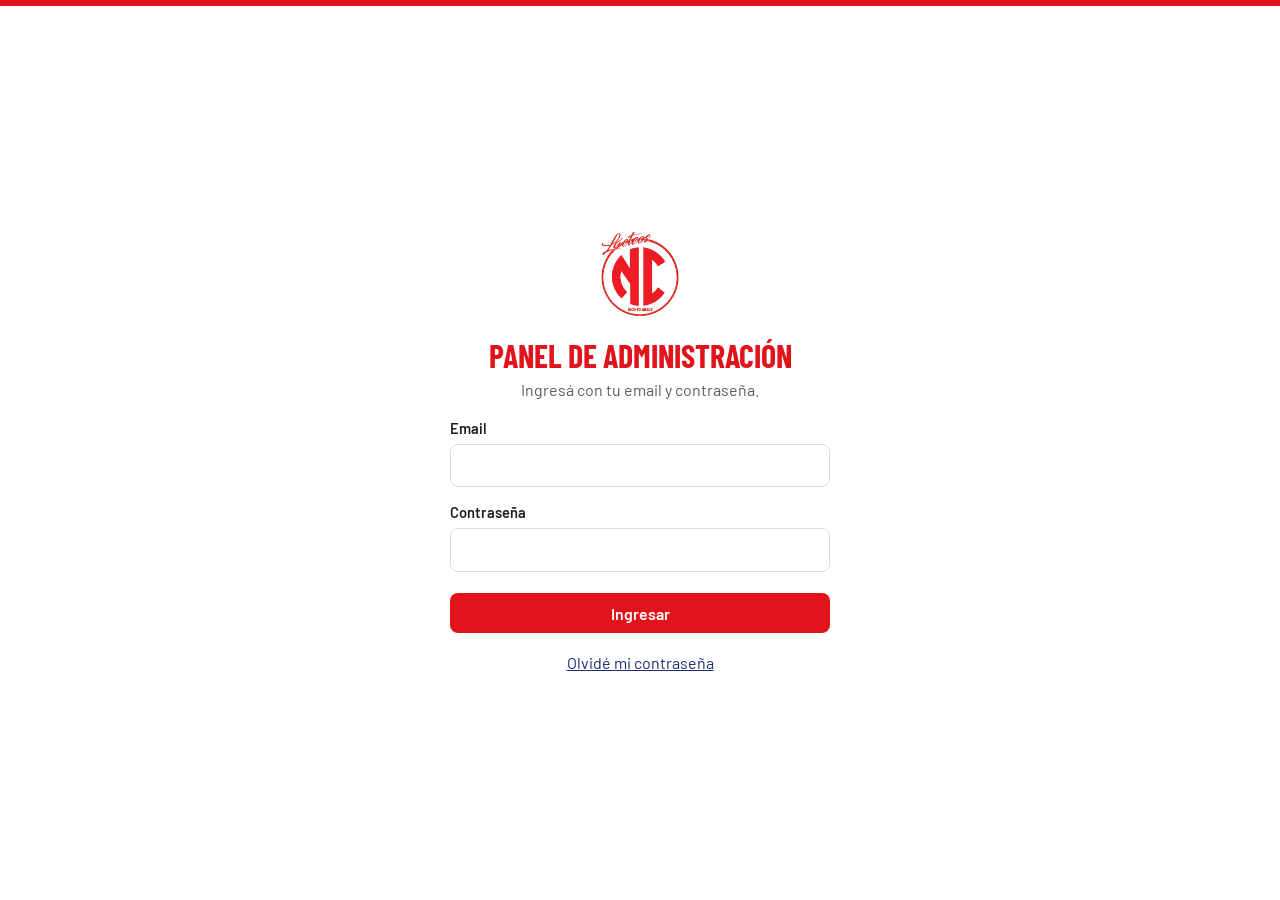
==== admin/index.html @ e5694fe7 "Fase 4: panel de administración, tarjetas nuevas y limpieza de artículos - /admin: productos con fot" ====
<!doctype html>
<html lang="es">
<head>
<meta charset="utf-8">
<meta name="viewport" content="width=device-width, initial-scale=1">
<title>Panel de administración | Lácteos NC</title>
<meta name="robots" content="noindex, nofollow">
<link rel="icon" type="image/png" href="/img/favicon.png">
<link rel="stylesheet" href="admin.css?v=1">
<script src="vendor/supabase-2.119.0.js"></script>
<script src="/js/config.js?v=5"></script>
<script src="admin.js?v=1" defer></script>
</head>
<body>

<!-- ============================================================ INGRESO -->
<main class="ingreso" id="vista-ingreso" hidden>
  <form class="ingreso__caja" id="form-ingreso" novalidate>
    <img src="/img/logo-nc.png" alt="Lácteos NC" width="96" height="96">
    <h1>Panel de administración</h1>
    <p class="ingreso__ayuda">Ingresá con tu email y contraseña.</p>

    <label for="i-email">Email</label>
    <input id="i-email" type="email" autocomplete="username" required>

    <label for="i-clave">Contraseña</label>
    <input id="i-clave" type="password" autocomplete="current-password" required>

    <p class="error" id="ingreso-error" role="alert" hidden></p>
    <button class="btn btn--rojo btn--ancho" type="submit">Ingresar</button>
    <button class="enlace" type="button" id="btn-olvide">Olvidé mi contraseña</button>
  </form>

  <form class="ingreso__caja" id="form-nueva-clave" hidden novalidate>
    <img src="/img/logo-nc.png" alt="Lácteos NC" width="96" height="96">
    <h1>Elegí una contraseña nueva</h1>
    <label for="n-clave">Contraseña nueva (mínimo 8 caracteres)</label>
    <input id="n-clave" type="password" autocomplete="new-password" minlength="8" required>
    <label for="n-clave2">Repetí la contraseña</label>
    <input id="n-clave2" type="password" autocomplete="new-password" minlength="8" required>
    <p class="error" id="nueva-error" role="alert" hidden></p>
    <button class="btn btn--rojo btn--ancho" type="submit">Guardar contraseña</button>
  </form>
</main>

<!-- ============================================================== PANEL -->
<div class="panel" id="vista-panel" hidden>
  <header class="barra">
    <a class="barra__marca" href="/" title="Ver el sitio">
      <img src="/img/logo-nc.png" alt="" width="40" height="40">
      <span>Panel Lácteos NC</span>
    </a>
    <div class="barra__usuario">
      <span id="usuario-nombre"></span>
      <span class="chip" id="usuario-rol"></span>
      <button class="btn btn--linea btn--chico" type="button" id="btn-mi-clave">Cambiar mi contraseña</button>
      <button class="btn btn--linea btn--chico" type="button" id="btn-salir">Cerrar sesión</button>
    </div>
  </header>

  <nav class="menu" aria-label="Secciones del panel">
    <a href="#productos">Productos de la web</a>
    <a href="#articulos">Artículos</a>
    <a href="#novedades">Novedades</a>
    <a href="#listas">Listas de precio</a>
    <a href="#precios">Precios</a>
    <a href="#cuentas">Cuentas</a>
  </nav>

  <main class="contenido" id="contenido" tabindex="-1"></main>
</div>

<!-- Ventana de edición reutilizable -->
<dialog class="ventana" id="ventana">
  <form method="dialog" class="ventana__form" id="ventana-form" novalidate>
    <header class="ventana__cabecera">
      <h2 id="ventana-titulo"></h2>
      <button type="button" class="ventana__cerrar" id="ventana-cerrar" aria-label="Cerrar">&times;</button>
    </header>
    <div class="ventana__cuerpo" id="ventana-cuerpo"></div>
    <p class="error" id="ventana-error" role="alert" hidden></p>
    <footer class="ventana__pie" id="ventana-pie"></footer>
  </form>
</dialog>

<div class="aviso" id="aviso" role="status" aria-live="polite"></div>

<noscript><p class="error">El panel necesita JavaScript activado.</p></noscript>
</body>
</html>
---- admin/admin.css ----
/* =====================================================================
   Lácteos NC — estilos del panel de administración
   ===================================================================== */
@font-face { font-family: "Barlow Condensed"; font-weight: 700; font-display: swap; src: url("../fonts/barlow-condensed-latin-700-normal.woff2") format("woff2"); }
@font-face { font-family: "Barlow Condensed"; font-weight: 600; font-display: swap; src: url("../fonts/barlow-condensed-latin-600-normal.woff2") format("woff2"); }
@font-face { font-family: "Barlow"; font-weight: 400; font-display: swap; src: url("../fonts/barlow-latin-400-normal.woff2") format("woff2"); }
@font-face { font-family: "Barlow"; font-weight: 600; font-display: swap; src: url("../fonts/barlow-latin-600-normal.woff2") format("woff2"); }

:root {
  --rojo: #E1141C; --rojo-oscuro: #B50E15; --blanco: #fff; --leche: #F2F4F7; --linea: #D9DCE2;
  --azul: #1F2C7A; --tinta: #231F20; --gris: #5E5A5B; --verde: #1E7B45; --ambar: #A35C00;
  --f-titulo: "Barlow Condensed", "Arial Narrow", sans-serif; --f-texto: "Barlow", system-ui, sans-serif;
}
*, *::before, *::after { box-sizing: border-box; }
body { margin: 0; font-family: var(--f-texto); font-size: 1rem; line-height: 1.5; color: var(--tinta); background: var(--leche); }
[hidden] { display: none !important; }
h1, h2, h3 { font-family: var(--f-titulo); line-height: 1.1; margin: 0; }
img { max-width: 100%; display: block; }
:focus-visible { outline: 3px solid var(--azul); outline-offset: 2px; }

/* ---------- Botones ---------- */
.btn { display: inline-flex; align-items: center; justify-content: center; gap: .4rem; font: 600 1rem var(--f-texto);
  padding: .55rem 1.1rem; border-radius: 8px; border: 2px solid transparent; cursor: pointer; text-decoration: none; white-space: nowrap; }
.btn--rojo { background: var(--rojo); color: var(--blanco); }
.btn--rojo:hover { background: var(--rojo-oscuro); }
.btn--linea { background: var(--blanco); color: var(--tinta); border-color: var(--linea); }
.btn--linea:hover { border-color: var(--tinta); }
.btn--peligro { background: var(--blanco); color: var(--rojo-oscuro); border-color: #F1B9BB; }
.btn--peligro:hover { background: #FFF1F1; }
.btn--chico { padding: .35rem .75rem; font-size: .9rem; }
.btn--ancho { width: 100%; }
.btn:disabled { opacity: .55; cursor: wait; }
.enlace { background: none; border: 0; color: var(--azul); font: inherit; text-decoration: underline; cursor: pointer; padding: .3rem; }

/* ---------- Formularios ---------- */
label { display: block; font-weight: 600; font-size: .92rem; margin: .9rem 0 .3rem; }
input, select, textarea { width: 100%; font: inherit; color: inherit; padding: .55rem .7rem; border: 1.5px solid var(--linea); border-radius: 8px; background: var(--blanco); }
input:focus, select:focus, textarea:focus { outline: none; border-color: var(--azul); box-shadow: 0 0 0 3px rgba(31,44,122,.15); }
input[type="checkbox"], input[type="radio"] { width: auto; accent-color: var(--rojo); }
.check { display: flex; align-items: center; gap: .5rem; font-weight: 600; margin: .9rem 0 0; }
.ayuda { font-size: .85rem; color: var(--gris); margin: .25rem 0 0; }
.error { color: var(--rojo-oscuro); background: #FFF1F1; border: 1px solid #F1B9BB; padding: .55rem .8rem; border-radius: 8px; margin: .8rem 0 0; }
.fila2 { display: grid; grid-template-columns: 1fr 1fr; gap: 0 1rem; }

/* ---------- Ingreso ---------- */
.ingreso { min-height: 100svh; display: grid; place-items: center; padding: 1.5rem; background: var(--blanco); border-top: 6px solid var(--rojo); }
.ingreso__caja { width: min(100%, 380px); }
.ingreso__caja img { margin: 0 auto 1rem; }
.ingreso__caja h1 { text-align: center; font-size: 2rem; text-transform: uppercase; color: var(--rojo); }
.ingreso__ayuda { text-align: center; color: var(--gris); margin: .3rem 0 .8rem; }
.ingreso .btn--ancho { margin-top: 1.3rem; }
.ingreso .enlace { display: block; margin: .8rem auto 0; }

/* ---------- Estructura del panel ---------- */
.panel { min-height: 100svh; display: grid; grid-template-columns: 230px 1fr; grid-template-rows: auto 1fr; }
.barra { grid-column: 1 / -1; display: flex; align-items: center; justify-content: space-between; gap: 1rem; flex-wrap: wrap;
  padding: .6rem 1.2rem; background: var(--blanco); border-bottom: 4px solid var(--rojo); }
.barra__marca { display: flex; align-items: center; gap: .6rem; text-decoration: none; color: inherit; font: 700 1.35rem var(--f-titulo); text-transform: uppercase; }
.barra__usuario { display: flex; align-items: center; gap: .6rem; flex-wrap: wrap; font-weight: 600; }
.chip { display: inline-block; font: 700 .8rem var(--f-texto); padding: .15rem .55rem; border-radius: 999px; background: var(--azul); color: var(--blanco); }
.chip--verde { background: #DDF3E6; color: var(--verde); }
.chip--ambar { background: #FDEBD3; color: var(--ambar); }
.chip--gris { background: #E7E8EB; color: var(--gris); }
.chip--rojo { background: #FFE1E2; color: var(--rojo-oscuro); }

.menu { background: var(--tinta); padding: 1rem .6rem; display: flex; flex-direction: column; gap: .2rem; }
.menu a { color: #E9E4E5; text-decoration: none; font: 600 1.1rem var(--f-titulo); padding: .6rem .8rem; border-radius: 8px; }
.menu a:hover { background: rgba(255,255,255,.08); }
.menu a[aria-current="page"] { background: var(--rojo); color: var(--blanco); }

.contenido { padding: 1.5rem clamp(1rem, 3vw, 2.2rem) 3rem; min-width: 0; }
.contenido:focus { outline: none; }
.cabecera { display: flex; align-items: flex-end; justify-content: space-between; gap: 1rem; flex-wrap: wrap; margin-bottom: 1.2rem; }
.cabecera h1 { font-size: 2.2rem; text-transform: uppercase; }
.cabecera p { margin: .2rem 0 0; color: var(--gris); max-width: 70ch; }
.herramientas { display: flex; gap: .6rem; flex-wrap: wrap; align-items: center; margin-bottom: 1rem; }
.herramientas input[type="search"], .herramientas select { width: auto; min-width: 220px; }

/* ---------- Tablas ---------- */
.tabla-caja { background: var(--blanco); border: 1px solid var(--linea); border-radius: 10px; overflow-x: auto; }
table { width: 100%; border-collapse: collapse; font-size: .95rem; }
th, td { text-align: left; padding: .6rem .75rem; border-bottom: 1px solid var(--linea); vertical-align: middle; }
th { font: 700 .95rem var(--f-titulo); text-transform: uppercase; letter-spacing: .02em; background: #FAFBFC; position: sticky; top: 0; }
tr:last-child td { border-bottom: 0; }
td.num, th.num { text-align: right; font-variant-numeric: tabular-nums; }
td.acciones { white-space: nowrap; text-align: right; }
td input, td select { padding: .35rem .5rem; }
td input.precio { width: 9rem; text-align: right; }
tr.cambiado td { background: #FFFBEA; }
.mini { width: 56px; height: 44px; object-fit: cover; border-radius: 6px; background: var(--leche); }
.vacio { padding: 2rem; text-align: center; color: var(--gris); }

/* ---------- Ventana de edición ---------- */
.ventana { width: min(100% - 1.5rem, 720px); max-height: calc(100svh - 2rem); padding: 0; border: 0; border-radius: 12px; border-top: 6px solid var(--rojo); }
.ventana::backdrop { background: rgba(35,31,32,.6); }
.ventana__form { display: flex; flex-direction: column; max-height: calc(100svh - 2rem); }
.ventana__cabecera { display: flex; justify-content: space-between; align-items: center; padding: 1rem 1.3rem .5rem; }
.ventana__cabecera h2 { font-size: 1.7rem; text-transform: uppercase; }
.ventana__cerrar { border: 0; background: var(--leche); width: 38px; height: 38px; border-radius: 50%; font-size: 1.5rem; cursor: pointer; }
.ventana__cuerpo { padding: 0 1.3rem 1rem; overflow-y: auto; }
.ventana .error { margin: 0 1.3rem; }
.ventana__pie { display: flex; justify-content: space-between; gap: .6rem; padding: 1rem 1.3rem; border-top: 1px solid var(--linea); background: #FAFBFC; }
.ventana__pie .derecha { display: flex; gap: .6rem; margin-left: auto; }

.datos-editor { display: grid; gap: .4rem; }
.datos-editor .par { display: grid; grid-template-columns: 1fr 1fr auto; gap: .4rem; }
.foto-previa { margin-top: .6rem; display: flex; gap: .8rem; align-items: center; }
.foto-previa img, .foto-previa video, .foto-previa iframe { width: 180px; height: 135px; object-fit: cover; border-radius: 8px; background: var(--leche); border: 0; }
.opciones-medio { display: flex; gap: 1.2rem; flex-wrap: wrap; margin-top: .3rem; }
.opciones-medio label { display: flex; align-items: center; gap: .4rem; margin: 0; font-weight: 600; }

/* ---------- Aviso flotante ---------- */
.aviso { position: fixed; right: 1rem; bottom: 1rem; max-width: 380px; padding: .8rem 1rem; border-radius: 10px; background: var(--tinta); color: var(--blanco);
  font-weight: 600; box-shadow: 0 6px 20px rgba(0,0,0,.2); opacity: 0; transform: translateY(10px); pointer-events: none; transition: opacity .2s, transform .2s; z-index: 100; }
.aviso.ver { opacity: 1; transform: none; }
.aviso.error-aviso { background: var(--rojo-oscuro); }

@media (max-width: 860px) {
  .panel { grid-template-columns: 1fr; }
  .menu { flex-direction: row; overflow-x: auto; padding: .5rem; }
  .menu a { white-space: nowrap; font-size: 1rem; }
  .fila2 { grid-template-columns: 1fr; }
}
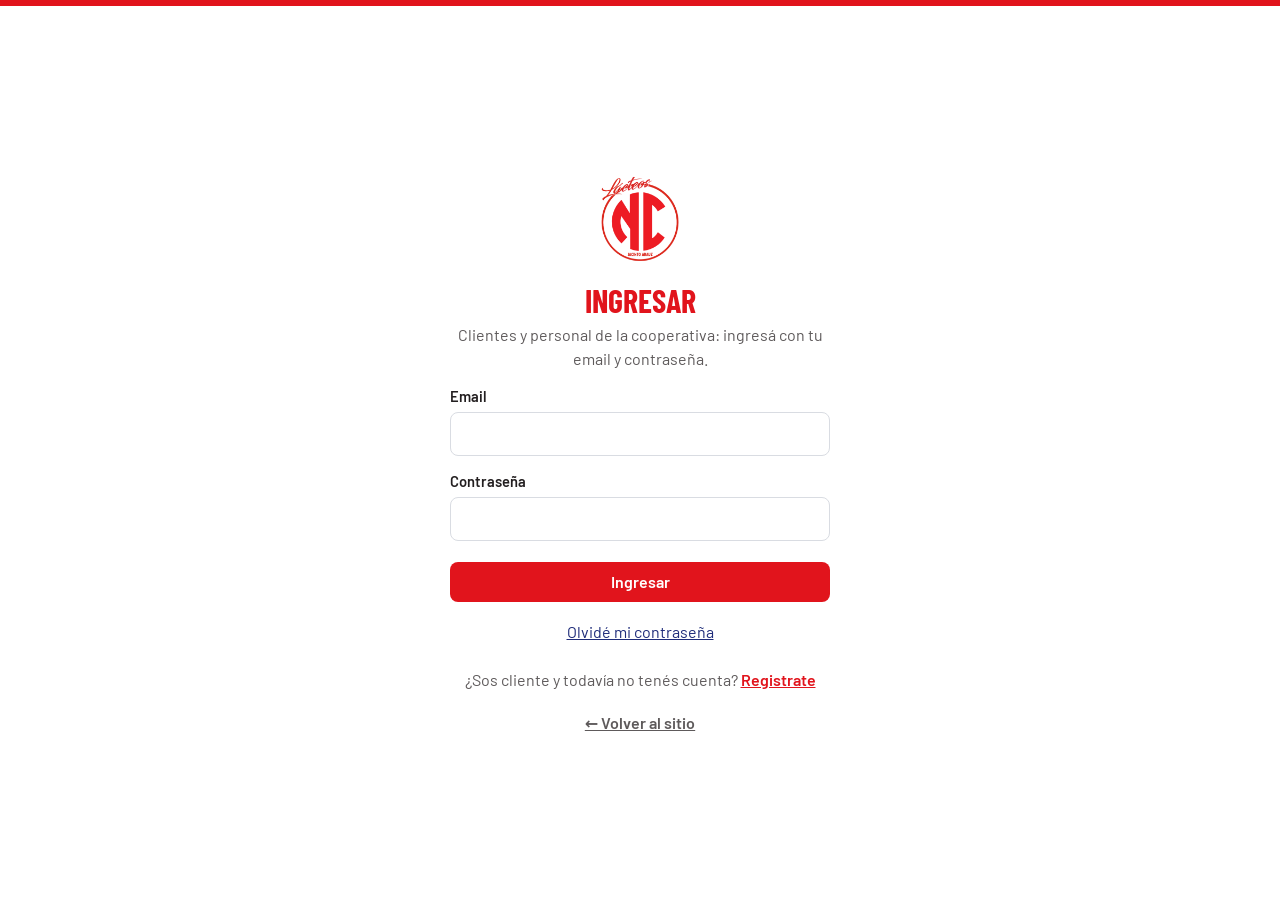
==== commit f6e21fc1: "Botón Login y Fase 5: registro con código, área de clientes y página Pedidos - Login en el menú; /ad" ====
--- a/admin/index.html
+++ b/admin/index.html
@@ -3,13 +3,13 @@
 <head>
 <meta charset="utf-8">
 <meta name="viewport" content="width=device-width, initial-scale=1">
-<title>Panel de administración | Lácteos NC</title>
+<title>Ingresar | Lácteos NC</title>
 <meta name="robots" content="noindex, nofollow">
 <link rel="icon" type="image/png" href="/img/favicon.png">
-<link rel="stylesheet" href="admin.css?v=1">
+<link rel="stylesheet" href="admin.css?v=2">
 <script src="vendor/supabase-2.119.0.js"></script>
-<script src="/js/config.js?v=5"></script>
-<script src="admin.js?v=1" defer></script>
+<script src="/js/config.js?v=6"></script>
+<script src="admin.js?v=2" defer></script>
 </head>
 <body>
 
@@ -17,8 +17,8 @@
 <main class="ingreso" id="vista-ingreso" hidden>
   <form class="ingreso__caja" id="form-ingreso" novalidate>
     <img src="/img/logo-nc.png" alt="Lácteos NC" width="96" height="96">
-    <h1>Panel de administración</h1>
-    <p class="ingreso__ayuda">Ingresá con tu email y contraseña.</p>
+    <h1>Ingresar</h1>
+    <p class="ingreso__ayuda">Clientes y personal de la cooperativa: ingresá con tu email y contraseña.</p>
 
     <label for="i-email">Email</label>
     <input id="i-email" type="email" autocomplete="username" required>
@@ -29,6 +29,8 @@
     <p class="error" id="ingreso-error" role="alert" hidden></p>
     <button class="btn btn--rojo btn--ancho" type="submit">Ingresar</button>
     <button class="enlace" type="button" id="btn-olvide">Olvidé mi contraseña</button>
+    <p class="ingreso__pie">¿Sos cliente y todavía no tenés cuenta? <a href="/registro/">Registrate</a></p>
+    <p class="ingreso__pie"><a href="/" style="color:var(--gris);font-weight:600">← Volver al sitio</a></p>
   </form>
 
   <form class="ingreso__caja" id="form-nueva-clave" hidden novalidate>
@@ -65,6 +67,7 @@
     <a href="#listas">Listas de precio</a>
     <a href="#precios">Precios</a>
     <a href="#cuentas">Cuentas</a>
+    <a href="/pedidos/">Pedidos ↗</a>
   </nav>
 
   <main class="contenido" id="contenido" tabindex="-1"></main>
--- a/admin/admin.css
+++ b/admin/admin.css
@@ -121,3 +121,66 @@
   .menu a { white-space: nowrap; font-size: 1rem; }
   .fila2 { grid-template-columns: 1fr; }
 }
+
+/* =====================================================================
+   Páginas con cuenta: registro, área de clientes y pedidos
+   ===================================================================== */
+.chip--azul { background: #E1E5FA; color: var(--azul); }
+.ventana--ancha { width: min(100% - 1.5rem, 900px); }
+.ingreso__caja--ancha { width: min(100%, 520px); }
+.ingreso__pie { text-align: center; margin: 1.2rem 0 0; color: var(--gris); }
+.ingreso__pie a { color: var(--rojo); font-weight: 700; }
+.ingreso .ok { color: var(--verde); background: #DDF3E6; border: 1px solid #B6E2C6; padding: .55rem .8rem; border-radius: 8px; margin: .8rem 0 0; }
+.obligatorio::after { content: " *"; color: var(--rojo); }
+input:disabled { background: var(--leche); color: var(--gris); cursor: not-allowed; }
+.codigo { font: 700 2rem/1 var(--f-titulo); letter-spacing: .55em; text-align: center; padding: .6rem .3rem .6rem .85rem; }
+.cuenta-atras { text-align: center; color: var(--gris); font-size: .9rem; margin: .6rem 0 0; }
+.cuenta-atras strong { color: var(--tinta); font-variant-numeric: tabular-nums; }
+.robot { margin-top: 1rem; min-height: 65px; }
+.pasos { display: flex; justify-content: center; gap: .5rem; margin: 0 0 1rem; padding: 0; list-style: none; font: 600 .9rem var(--f-titulo); text-transform: uppercase; color: var(--gris); }
+.pasos li { padding: .25rem .7rem; border-radius: 999px; background: var(--leche); }
+.pasos li[aria-current="step"] { background: var(--rojo); color: var(--blanco); }
+
+/* Estructura sin menú lateral */
+.cuenta { min-height: 100svh; display: flex; flex-direction: column; }
+.cuenta .barra { grid-column: auto; }
+.pestanas { display: flex; gap: .3rem; background: var(--tinta); padding: .5rem 1rem 0; overflow-x: auto; }
+.pestanas a { color: #E9E4E5; text-decoration: none; font: 600 1.1rem var(--f-titulo); padding: .6rem 1rem; border-radius: 8px 8px 0 0; white-space: nowrap; }
+.pestanas a:hover { background: rgba(255,255,255,.08); }
+.pestanas a[aria-current="page"] { background: var(--leche); color: var(--tinta); }
+.pestanas .contador { display: inline-block; min-width: 1.4em; padding: 0 .35em; margin-left: .3rem; border-radius: 999px; background: var(--rojo); color: var(--blanco); font-size: .85rem; text-align: center; }
+.cuenta .contenido { width: min(100%, 1200px); margin: 0 auto; }
+
+/* Carrito */
+.compra { display: grid; grid-template-columns: 1fr 320px; gap: 1.2rem; align-items: start; }
+.resumen { position: sticky; top: 1rem; background: var(--blanco); border: 1px solid var(--linea); border-top: 5px solid var(--rojo); border-radius: 10px; padding: 1rem 1.1rem; }
+.resumen h2 { font-size: 1.5rem; text-transform: uppercase; margin-bottom: .5rem; }
+.resumen ul { list-style: none; margin: 0 0 .6rem; padding: 0; max-height: 40vh; overflow-y: auto; }
+.resumen li { display: flex; justify-content: space-between; gap: .5rem; padding: .35rem 0; border-bottom: 1px dashed var(--linea); font-size: .92rem; }
+.resumen .total { display: flex; justify-content: space-between; font: 700 1.25rem var(--f-titulo); margin: .6rem 0; }
+.resumen textarea { min-height: 70px; }
+.cant { display: inline-flex; align-items: center; gap: .25rem; }
+.cant input { width: 5.5rem; text-align: right; }
+.cant button { width: 2rem; height: 2rem; border: 1.5px solid var(--linea); background: var(--blanco); border-radius: 6px; font-weight: 700; cursor: pointer; }
+.cant button:hover { border-color: var(--tinta); }
+tr.en-carrito td { background: #FFF7F7; }
+.sin-precio { color: var(--gris); font-style: italic; }
+
+/* Pedido generado / detalle */
+.confirmado { text-align: center; padding: .5rem 0 1rem; }
+.confirmado .numero { font: 700 3rem/1 var(--f-titulo); color: var(--rojo); margin: .3rem 0; }
+.ficha { display: grid; grid-template-columns: repeat(auto-fit, minmax(180px, 1fr)); gap: .4rem 1.2rem; margin-bottom: 1rem; }
+.ficha div { font-size: .95rem; } .ficha b { display: block; font-size: .8rem; color: var(--gris); text-transform: uppercase; }
+tr.clic { cursor: pointer; } tr.clic:hover td { background: #FAFBFC; }
+.nota { background: #FFF8E6; border: 1px solid #F3DFA8; border-radius: 8px; padding: .6rem .8rem; margin: 0 0 1rem; }
+
+@media (max-width: 960px) { .compra { grid-template-columns: 1fr; } .resumen { position: static; } }
+
+@media print {
+  body { background: #fff; }
+  .barra, .pestanas, .ventana__pie, .ventana__cerrar, .aviso, .no-imprimir { display: none !important; }
+  .cuenta { display: none !important; }
+  .ventana { position: static; width: 100%; max-height: none; border: 0; box-shadow: none; }
+  .ventana::backdrop { display: none; }
+  .ventana__form, .ventana__cuerpo { max-height: none; overflow: visible; }
+}
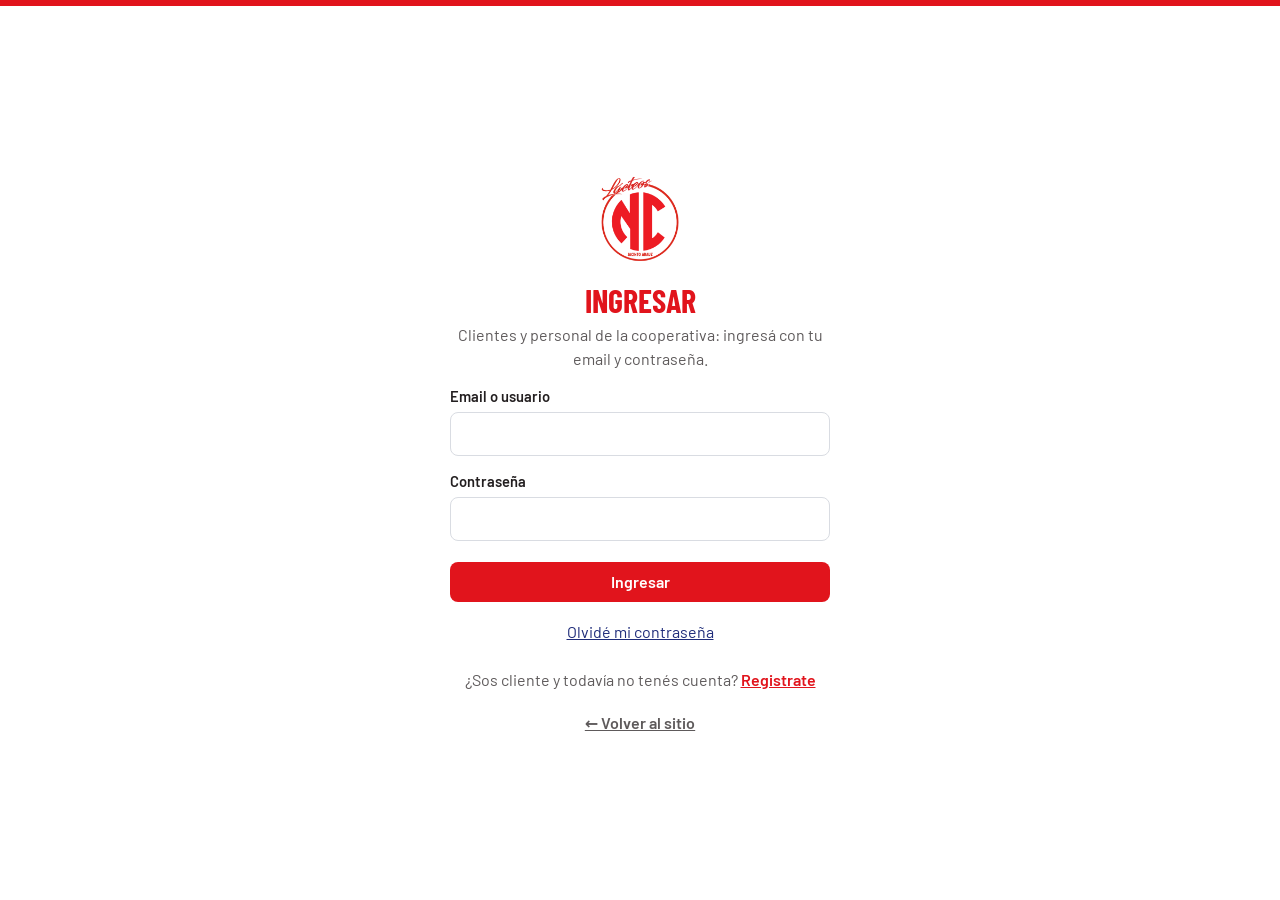
==== commit 76ffade5: "Pedidos: aceptar/cancelar por admin, ingreso con usuario, alta de cuentas e indicadores Co-Authored-" ====
--- a/admin/index.html
+++ b/admin/index.html
@@ -6,10 +6,10 @@
 <title>Ingresar | Lácteos NC</title>
 <meta name="robots" content="noindex, nofollow">
 <link rel="icon" type="image/png" href="/img/favicon.png">
-<link rel="stylesheet" href="admin.css?v=2">
+<link rel="stylesheet" href="admin.css?v=4">
 <script src="vendor/supabase-2.119.0.js"></script>
-<script src="/js/config.js?v=6"></script>
-<script src="admin.js?v=2" defer></script>
+<script src="/js/config.js?v=7"></script>
+<script src="admin.js?v=5" defer></script>
 </head>
 <body>
 
@@ -17,17 +17,20 @@
 <main class="ingreso" id="vista-ingreso" hidden>
   <form class="ingreso__caja" id="form-ingreso" novalidate>
     <img src="/img/logo-nc.png" alt="Lácteos NC" width="96" height="96">
-    <h1>Ingresar</h1>
-    <p class="ingreso__ayuda">Clientes y personal de la cooperativa: ingresá con tu email y contraseña.</p>
+    <h1 id="ingreso-titulo">Ingresar</h1>
+    <p class="ingreso__ayuda" id="ingreso-ayuda">Clientes y personal de la cooperativa: ingresá con tu email y contraseña.</p>
 
-    <label for="i-email">Email</label>
-    <input id="i-email" type="email" autocomplete="username" required>
+    <label for="i-email" id="i-email-label">Email o usuario</label>
+    <input id="i-email" type="text" autocomplete="username" autocapitalize="none" spellcheck="false" required>
 
-    <label for="i-clave">Contraseña</label>
-    <input id="i-clave" type="password" autocomplete="current-password" required>
+    <div id="campo-clave">
+      <label for="i-clave">Contraseña</label>
+      <input id="i-clave" type="password" autocomplete="current-password" required>
+    </div>
 
     <p class="error" id="ingreso-error" role="alert" hidden></p>
-    <button class="btn btn--rojo btn--ancho" type="submit">Ingresar</button>
+    <p class="ok" id="ingreso-ok" role="status" hidden></p>
+    <button class="btn btn--rojo btn--ancho" type="submit" id="btn-ingresar">Ingresar</button>
     <button class="enlace" type="button" id="btn-olvide">Olvidé mi contraseña</button>
     <p class="ingreso__pie">¿Sos cliente y todavía no tenés cuenta? <a href="/registro/">Registrate</a></p>
     <p class="ingreso__pie"><a href="/" style="color:var(--gris);font-weight:600">← Volver al sitio</a></p>
@@ -61,12 +64,14 @@
   </header>
 
   <nav class="menu" aria-label="Secciones del panel">
+    <a href="#indicadores">Indicadores</a>
     <a href="#productos">Productos de la web</a>
     <a href="#articulos">Artículos</a>
     <a href="#novedades">Novedades</a>
     <a href="#listas">Listas de precio</a>
     <a href="#precios">Precios</a>
     <a href="#cuentas">Cuentas</a>
+    <a href="#actividad">Actividad</a>
     <a href="/pedidos/">Pedidos ↗</a>
   </nav>
 
--- a/admin/admin.css
+++ b/admin/admin.css
@@ -184,3 +184,40 @@
   .ventana::backdrop { display: none; }
   .ventana__form, .ventana__cuerpo { max-height: none; overflow: visible; }
 }
+
+/* =====================================================================
+   Indicadores (KPI)
+   ===================================================================== */
+.kpis { display: grid; grid-template-columns: repeat(auto-fill, minmax(210px, 1fr)); gap: .9rem; margin-bottom: 1.2rem; }
+.kpi { display: flex; flex-direction: column; gap: .15rem; background: var(--blanco); border: 1px solid var(--linea); border-radius: 10px; padding: .9rem 1rem; color: var(--tinta); text-decoration: none; }
+a.kpi:hover { border-color: var(--tinta); }
+.kpi__titulo { font-size: .85rem; color: var(--gris); font-weight: 600; text-transform: uppercase; letter-spacing: .02em; }
+.kpi__valor { font: 700 2rem/1.1 var(--f-titulo); font-variant-numeric: tabular-nums; }
+.kpi__detalle { font-size: .85rem; color: var(--gris); }
+.kpi-bloques { display: grid; grid-template-columns: repeat(3, minmax(0, 1fr)); gap: .9rem; }
+.kpi-bloque { background: var(--blanco); border: 1px solid var(--linea); border-radius: 10px; padding: 1rem 1.1rem; min-width: 0; }
+.kpi-bloque--ancho { grid-column: 1 / -1; }
+.kpi-bloque h2 { font-size: 1.2rem; text-transform: uppercase; margin: 0 0 .6rem; }
+.kpi-bloque h2 small { font: 400 .85rem var(--f-texto); color: var(--gris); text-transform: none; margin-left: .3rem; }
+.kpi-tabla { width: 100%; border-collapse: collapse; font-size: .93rem; }
+.kpi-tabla td { padding: .4rem 0; border-bottom: 1px dashed var(--linea); vertical-align: top; }
+.kpi-tabla td.num { text-align: right; white-space: nowrap; padding-left: .6rem; font-variant-numeric: tabular-nums; }
+.kpi-tabla small { color: var(--gris); }
+.grafico { width: 100%; height: auto; display: block; }
+.grafico text { font: 11px var(--f-texto); fill: var(--gris); }
+.grafico__base { stroke: var(--linea); stroke-width: 1; }
+.grafico__guia { stroke: var(--linea); stroke-width: 1; stroke-dasharray: 3 4; }
+.grafico .barra:hover path { fill: var(--rojo-oscuro); }
+.kpi-datos { margin-top: .5rem; font-size: .9rem; }
+.kpi-datos summary { cursor: pointer; color: var(--azul); }
+@media (max-width: 960px) { .kpi-bloques { grid-template-columns: 1fr; } }
+
+/* Pedidos: columna Acción */
+.accion-pedido { display: inline-flex; gap: .35rem; }
+.icono-accion { width: 36px; height: 36px; display: inline-flex; align-items: center; justify-content: center; border-radius: 50%; border: 2px solid; background: var(--blanco); cursor: pointer; font-size: 1.15rem; font-weight: 700; line-height: 1; }
+.icono-accion--si { color: var(--verde); border-color: #9FD3B2; }
+.icono-accion--si:hover { background: var(--verde); color: var(--blanco); border-color: var(--verde); }
+.icono-accion--no { color: var(--rojo-oscuro); border-color: #F1B9BB; }
+.icono-accion--no:hover { background: var(--rojo); color: var(--blanco); border-color: var(--rojo); }
+.icono-accion:disabled { opacity: .5; cursor: wait; }
+.chip--cancelado { background: #FBE3E4; color: var(--rojo-oscuro); }
